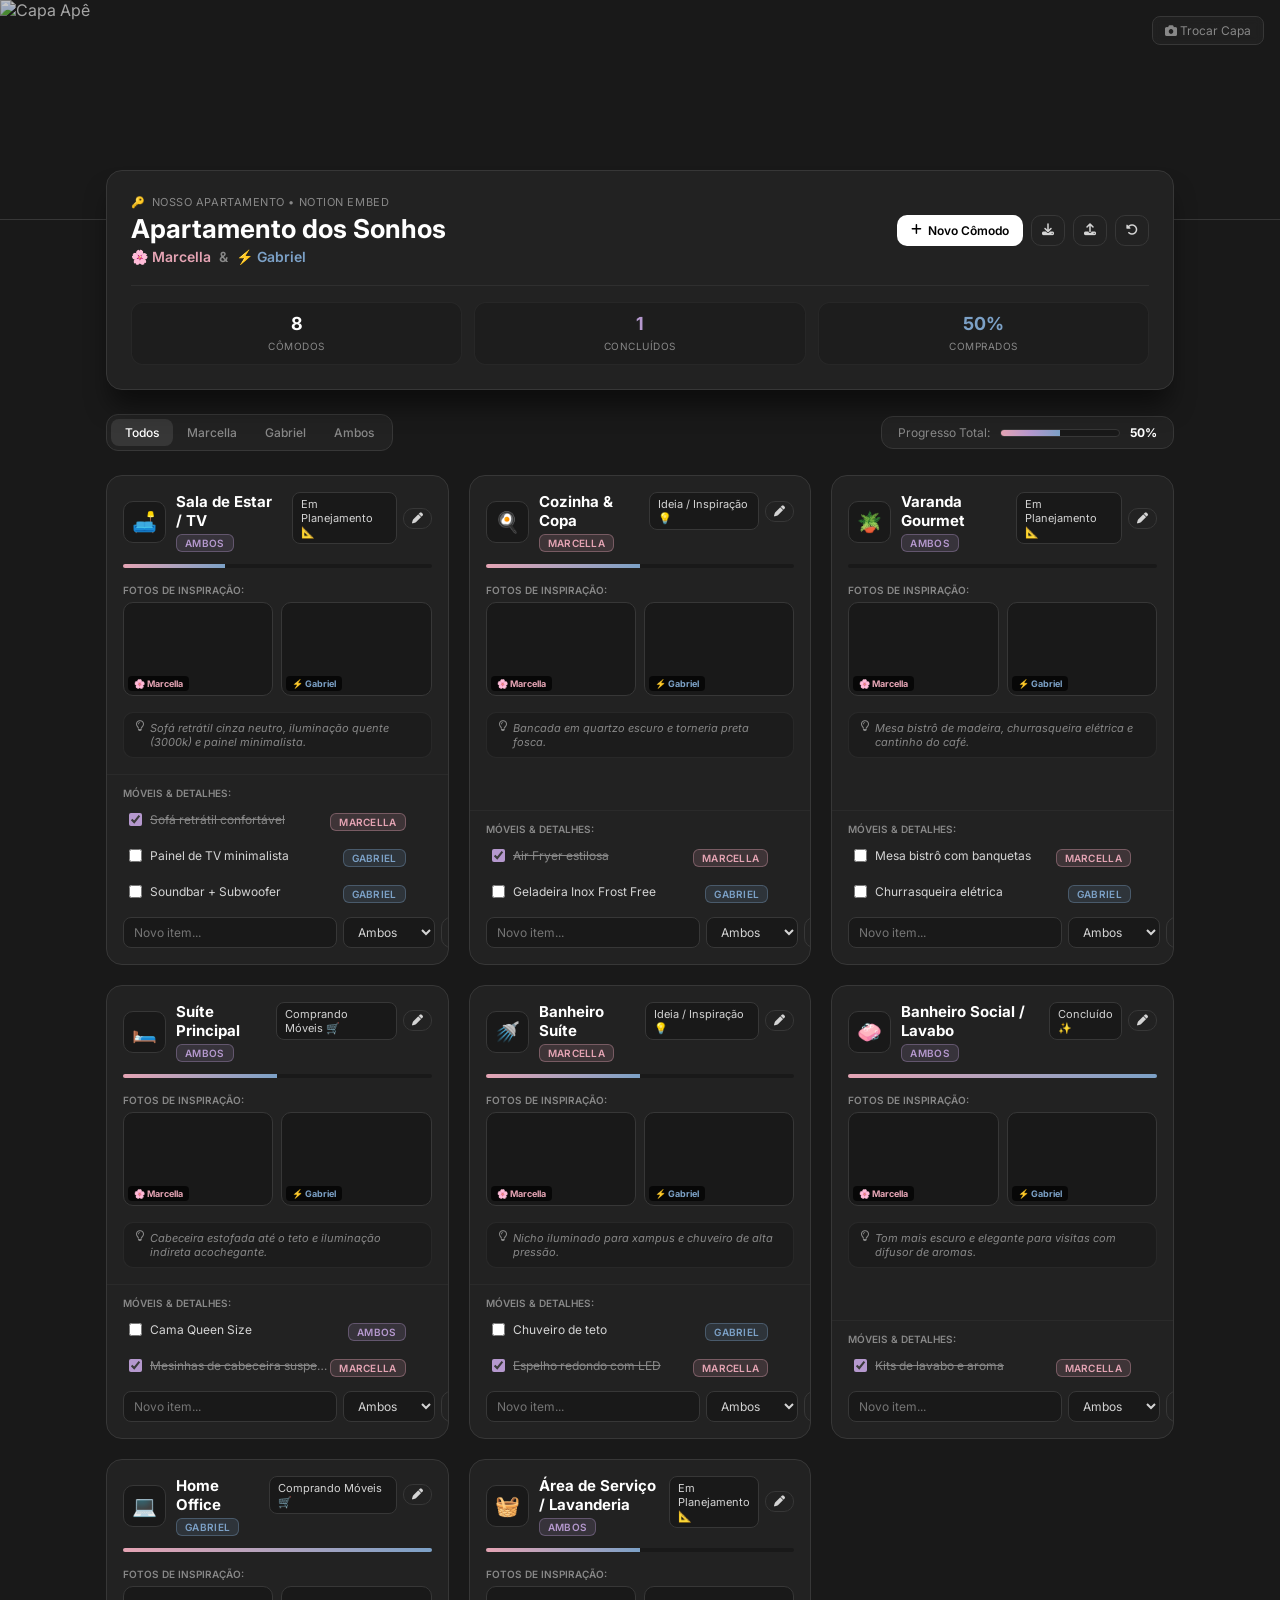
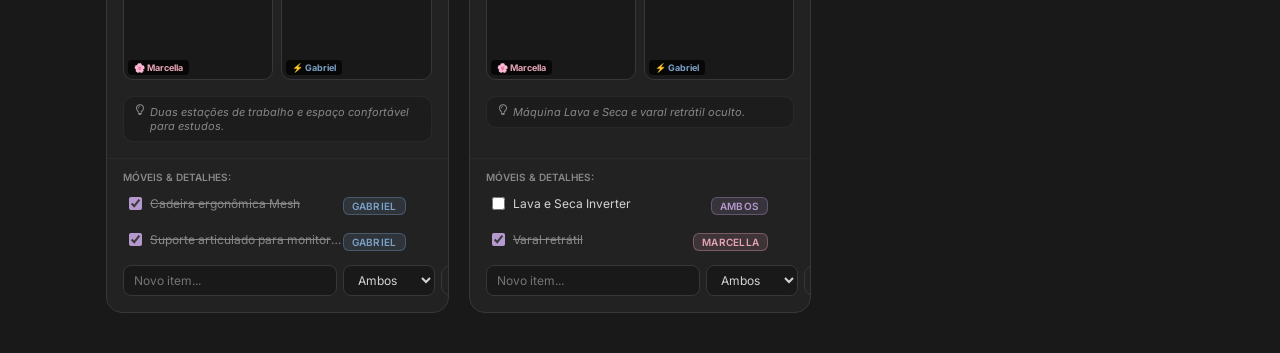
==== apartamento_dos_sonhos_html.html @ 60e6e382 "sim" ====
<!DOCTYPE html>
<html lang="pt-BR">
<head>
    <meta charset="UTF-8">
    <meta name="viewport" content="width=device-width, initial-scale=1.0">
    <title>Casa dos Sonhos • Marcella & Gabriel</title>
    
    <!-- Font Awesome Icons -->
    <link rel="stylesheet" href="https://cdnjs.cloudflare.com/ajax/libs/font-awesome/6.4.0/css/all.min.css">
    
    <!-- Google Fonts: Inter -->
    <link rel="preconnect" href="https://fonts.googleapis.com">
    <link rel="preconnect" href="https://fonts.gstatic.com" crossorigin>
    <link href="https://fonts.googleapis.com/css2?family=Inter:wght@300;400;500;600;700&display=swap" rel="stylesheet">

    <!-- Arquivo CSS Externo -->
    <link rel="stylesheet" href="estilo.css">
</head>
<body>

    <!-- Capa Principal -->
    <div class="cover-container">
        <img id="cover-img" src="https://images.unsplash.com/photo-1600585154340-be6161a56a0c?auto=format&fit=crop&w=1600&q=80" alt="Capa Apê" class="cover-image">
        <div class="cover-overlay"></div>
        <button onclick="changeCoverImage()" class="change-cover-btn">
            <i class="fa-solid fa-camera"></i> Trocar Capa
        </button>
    </div>

    <!-- Conteúdo Principal -->
    <main class="container">

        <!-- Header Card -->
        <header class="header-card">
            <div class="header-top">
                <div class="header-title-area">
                    <div class="header-subtitle">
                        <span>🔑</span> NOSSO APARTAMENTO • NOTION EMBED
                    </div>
                    <h1 class="header-title">Apartamento dos Sonhos</h1>
                    <div class="header-couple-names">
                        <span class="name-marcella">🌸 Marcella</span>
                        <span style="color: var(--text-muted);">&amp;</span>
                        <span class="name-gabriel">⚡ Gabriel</span>
                    </div>
                </div>

                <!-- Botões Globais de Ação -->
                <div class="action-bar">
                    <button onclick="openAddRoomModal()" class="btn btn-primary">
                        <i class="fa-solid fa-plus"></i> Novo Cômodo
                    </button>
                    <button onclick="exportData()" class="btn btn-secondary btn-icon-only" title="Exportar Backup JSON">
                        <i class="fa-solid fa-download"></i>
                    </button>
                    <button onclick="importDataPrompt()" class="btn btn-secondary btn-icon-only" title="Importar Backup JSON">
                        <i class="fa-solid fa-upload"></i>
                    </button>
                    <button onclick="resetToDefaults()" class="btn btn-secondary btn-icon-only" title="Restaurar Padrões">
                        <i class="fa-solid fa-rotate-left"></i>
                    </button>
                </div>
            </div>

            <!-- Métricas Principais -->
            <div class="stats-grid">
                <div class="stat-box">
                    <span id="stat-total-rooms" class="stat-number">0</span>
                    <span class="stat-label">Cômodos</span>
                </div>
                <div class="stat-box">
                    <span id="stat-completed-rooms" class="stat-number" style="color: var(--ambos-color);">0</span>
                    <span class="stat-label">Concluídos</span>
                </div>
                <div class="stat-box">
                    <span id="stat-items-progress" class="stat-number" style="color: var(--gabriel-color);">0%</span>
                    <span class="stat-label">Comprados</span>
                </div>
            </div>
        </header>

        <!-- Controles, Filtros e Barra de Progresso Global -->
        <section class="controls-bar">
            <div class="filter-group">
                <button onclick="setFilter('todos')" id="filter-todos" class="filter-btn active">Todos</button>
                <button onclick="setFilter('Marcella')" id="filter-marcella" class="filter-btn">Marcella</button>
                <button onclick="setFilter('Gabriel')" id="filter-gabriel" class="filter-btn">Gabriel</button>
                <button onclick="setFilter('Ambos')" id="filter-ambos" class="filter-btn">Ambos</button>
            </div>

            <div class="progress-pill">
                <span>Progresso Total:</span>
                <div class="progress-bar-bg">
                    <div id="overall-progress-bar" class="progress-bar-fill"></div>
                </div>
                <strong id="overall-progress-text" style="color: var(--white);">0%</strong>
            </div>
        </section>

        <!-- Grid Dinâmica de Cômodos -->
        <section id="rooms-grid" class="rooms-grid">
            <!-- Cards inseridos via JS -->
        </section>

    </main>

    <!-- Modal de Edição -->
    <div id="edit-modal" class="modal-overlay">
        <div class="modal-card">
            <div class="modal-header">
                <h3 class="modal-title"><i class="fa-solid fa-pen-to-square" style="color: var(--marcella-color);"></i> Editar Cômodo</h3>
                <button onclick="closeModal('edit-modal')" class="close-modal-btn"><i class="fa-solid fa-xmark"></i></button>
            </div>

            <form id="edit-room-form" onsubmit="saveRoomChanges(event)">
                <input type="hidden" id="edit-room-id">
                
                <div class="form-group">
                    <label class="form-label">Nome do Cômodo</label>
                    <input type="text" id="edit-room-title" required class="form-input" style="width: 100%;">
                </div>

                <div class="form-row-2 form-group">
                    <div>
                        <label class="form-label">Responsável</label>
                        <select id="edit-room-owner" class="form-select" style="width: 100%;">
                            <option value="Ambos">Ambos 💜</option>
                            <option value="Marcella">Marcella 🌸</option>
                            <option value="Gabriel">Gabriel ⚡</option>
                        </select>
                    </div>
                    <div>
                        <label class="form-label">Status</label>
                        <select id="edit-room-status" class="form-select" style="width: 100%;">
                            <option value="Ideia / Inspiração 💡">Ideia / Inspiração 💡</option>
                            <option value="Em Planejamento 📐">Em Planejamento 📐</option>
                            <option value="Comprando Móveis 🛒">Comprando Móveis 🛒</option>
                            <option value="Concluído ✨">Concluído ✨</option>
                        </select>
                    </div>
                </div>

                <div class="form-group">
                    <label class="form-label" style="color: var(--marcella-color);">Foto Inspiração Marcella (URL)</label>
                    <input type="url" id="edit-photo-marcella" placeholder="https://..." class="form-input" style="width: 100%;">
                </div>

                <div class="form-group">
                    <label class="form-label" style="color: var(--gabriel-color);">Foto Inspiração Gabriel (URL)</label>
                    <input type="url" id="edit-photo-gabriel" placeholder="https://..." class="form-input" style="width: 100%;">
                </div>

                <div class="form-group">
                    <label class="form-label">Anotações e Estilo</label>
                    <textarea id="edit-room-notes" rows="3" class="form-textarea" placeholder="Paleta de cores, estilo..."></textarea>
                </div>

                <div class="modal-actions">
                    <button type="button" onclick="deleteCurrentRoom()" class="btn btn-secondary" style="color: #ef4444; border-color: rgba(239,68,68,0.3);">
                        <i class="fa-solid fa-trash"></i> Excluir Cômodo
                    </button>
                    <div style="display: flex; gap: 8px;">
                        <button type="button" onclick="closeModal('edit-modal')" class="btn btn-secondary">Cancelar</button>
                        <button type="submit" class="btn btn-primary">Salvar</button>
                    </div>
                </div>
            </form>
        </div>
    </div>

    <!-- Modal de Criação -->
    <div id="add-modal" class="modal-overlay">
        <div class="modal-card">
            <div class="modal-header">
                <h3 class="modal-title"><i class="fa-solid fa-plus" style="color: var(--gabriel-color);"></i> Adicionar Cômodo</h3>
                <button onclick="closeModal('add-modal')" class="close-modal-btn"><i class="fa-solid fa-xmark"></i></button>
            </div>

            <form onsubmit="createNewRoom(event)">
                <div class="form-group">
                    <label class="form-label">Nome do Cômodo</label>
                    <input type="text" id="add-room-title" placeholder="Ex: Closet, Ateliê..." required class="form-input" style="width: 100%;">
                </div>

                <div class="form-row-2 form-group">
                    <div>
                        <label class="form-label">Emoji / Ícone</label>
                        <input type="text" id="add-room-icon" value="🏠" class="form-input" style="width: 100%;">
                    </div>
                    <div>
                        <label class="form-label">Responsável</label>
                        <select id="add-room-owner" class="form-select" style="width: 100%;">
                            <option value="Ambos">Ambos 💜</option>
                            <option value="Marcella">Marcella 🌸</option>
                            <option value="Gabriel">Gabriel ⚡</option>
                        </select>
                    </div>
                </div>

                <div class="modal-actions" style="justify-content: flex-end; gap: 8px;">
                    <button type="button" onclick="closeModal('add-modal')" class="btn btn-secondary">Cancelar</button>
                    <button type="submit" class="btn btn-primary">Criar Cômodo</button>
                </div>
            </form>
        </div>
    </div>

    <!-- Modal Lightbox (Zoom nas Fotos) -->
    <div id="lightbox-modal" class="modal-overlay" onclick="closeModal('lightbox-modal')">
        <div style="display: flex; flex-direction: column; align-items: center;">
            <img id="lightbox-img" src="" alt="Ampliada" class="lightbox-img">
            <p id="lightbox-caption" class="lightbox-caption"></p>
        </div>
    </div>

    <!-- Arquivo JS Externo -->
    <script src="script.js"></script>
</body>
</html>
---- estilo.css ----
:root { --bg-notion: #191919; --card-notion: #222222; --card-hover: #2a2a2a; --border-notion: #373737; --text-notion: #D4D4D4; --text-muted: #888888; --white: #FFFFFF;
/* Cores de Identidade do Casal */
--marcella-color: #e5a4b4;
--marcella-bg: rgba(229, 164, 180, 0.15);
--marcella-border: rgba(229, 164, 180, 0.35);

--gabriel-color: #7ca1c7;
--gabriel-bg: rgba(124, 161, 199, 0.15);
--gabriel-border: rgba(124, 161, 199, 0.35);

--ambos-color: #b598ce;
--ambos-bg: rgba(181, 152, 206, 0.15);
--ambos-border: rgba(181, 152, 206, 0.35);
}

* { box-sizing: border-box; margin: 0; padding: 0; font-family: 'Inter', -apple-system, BlinkMacSystemFont, sans-serif; }
body { background-color: var(--bg-notion); color: var(--text-notion); min-height: 100vh; padding-bottom: 40px; overflow-x: hidden; -webkit-font-smoothing: antialiased; }
/* Scrollbar Personalizada */ ::-webkit-scrollbar { width: 6px; height: 6px; } ::-webkit-scrollbar-track { background: var(--bg-notion); } ::-webkit-scrollbar-thumb { background: var(--border-notion); border-radius: 4px; }
/* Container Principal */ .container { max-width: 1100px; margin: 0 auto; padding: 0 16px; }
/* Capa do Apartamento */ .cover-container { position: relative; width: 100%; height: 220px; overflow: hidden; border-bottom: 1px solid var(--border-notion); }
.cover-image { width: 100%; height: 100%; object-fit: cover; opacity: 0.75; }
.cover-overlay { position: absolute; inset: 0; background: linear-gradient(to top, var(--bg-notion) 0%, transparent 80%); }
.change-cover-btn { position: absolute; top: 16px; right: 16px; background: rgba(34, 34, 34, 0.8); color: var(--text-muted); border: 1px solid var(--border-notion); padding: 6px 12px; border-radius: 8px; font-size: 12px; cursor: pointer; backdrop-filter: blur(4px); transition: all 0.2s ease; }
.change-cover-btn:hover { color: var(--white); background: var(--card-hover); }
/* Header Principal */ .header-card { background-color: var(--card-notion); border: 1px solid var(--border-notion); border-radius: 16px; padding: 24px; margin-top: -50px; position: relative; z-index: 10; box-shadow: 0 20px 25px -5px rgba(0, 0, 0, 0.5); }
.header-top { display: flex; flex-wrap: wrap; justify-content: space-between; align-items: center; gap: 16px; }
.header-title-area { display: flex; flex-direction: column; gap: 4px; }
.header-subtitle { font-size: 11px; text-transform: uppercase; letter-spacing: 0.05em; color: var(--text-muted); display: flex; align-items: center; gap: 6px; }
.header-title { font-size: 26px; font-weight: 700; color: var(--white); }
.header-couple-names { display: flex; align-items: center; gap: 8px; font-size: 14px; font-weight: 600; }
.name-marcella { color: var(--marcella-color); } .name-gabriel { color: var(--gabriel-color); }
/* Barra de Ações Globais */ .action-bar { display: flex; gap: 8px; flex-wrap: wrap; }
.btn { padding: 8px 14px; border-radius: 10px; font-size: 12px; font-weight: 600; cursor: pointer; border: none; display: inline-flex; align-items: center; gap: 6px; transition: all 0.2s ease; }
.btn-primary { background-color: var(--white); color: #000000; }
.btn-primary:hover { background-color: #e2e2e2; }
.btn-secondary { background-color: var(--card-notion); color: var(--text-notion); border: 1px solid var(--border-notion); }
.btn-secondary:hover { background-color: var(--card-hover); color: var(--white); }
.btn-icon-only { padding: 8px 10px; }
/* Cards de Estatísticas */ .stats-grid { display: grid; grid-template-columns: repeat(3, 1fr); gap: 12px; margin-top: 20px; padding-top: 16px; border-top: 1px solid rgba(55, 55, 55, 0.6); }
.stat-box { background: rgba(25, 25, 25, 0.5); border: 1px solid rgba(55, 55, 55, 0.4); border-radius: 12px; padding: 10px; text-align: center; }
.stat-number { font-size: 18px; font-weight: 700; color: var(--white); display: block; }
.stat-label { font-size: 10px; text-transform: uppercase; color: var(--text-muted); letter-spacing: 0.05em; }
/* Controles de Filtros e Progresso Geral */ .controls-bar { display: flex; flex-wrap: wrap; justify-content: space-between; align-items: center; gap: 12px; margin: 24px 0; }
.filter-group { display: flex; background: var(--card-notion); padding: 4px; border-radius: 12px; border: 1px solid var(--border-notion); }
.filter-btn { background: transparent; border: none; color: var(--text-muted); padding: 6px 14px; border-radius: 8px; font-size: 12px; font-weight: 500; cursor: pointer; transition: all 0.2s ease; }
.filter-btn.active { background-color: var(--border-notion); color: var(--white); }
.progress-pill { background: var(--card-notion); border: 1px solid var(--border-notion); padding: 8px 16px; border-radius: 12px; display: flex; align-items: center; gap: 10px; font-size: 12px; color: var(--text-muted); }
.progress-bar-bg { width: 120px; height: 8px; background: var(--bg-notion); border-radius: 4px; overflow: hidden; border: 1px solid var(--border-notion); }
.progress-bar-fill { height: 100%; width: 0%; background: linear-gradient(90deg, var(--marcella-color), var(--ambos-color), var(--gabriel-color)); transition: width 0.4s ease; }
/* Grid dos Cômodos */ .rooms-grid { display: grid; grid-template-columns: repeat(auto-fill, minmax(320px, 1fr)); gap: 20px; }
.room-card { background-color: var(--card-notion); border: 1px solid var(--border-notion); border-radius: 16px; overflow: hidden; display: flex; flex-direction: column; justify-content: space-between; transition: transform 0.2s ease, border-color 0.2s ease; }
.room-card:hover { border-color: rgba(255, 255, 255, 0.2); transform: translateY(-2px); }
.room-card-header { padding: 16px 16px 8px 16px; }
.room-card-title-row { display: flex; justify-content: space-between; align-items: flex-start; gap: 10px; }
.room-icon-title { display: flex; align-items: center; gap: 10px; }
.room-icon { font-size: 20px; background: var(--bg-notion); padding: 8px; border-radius: 10px; border: 1px solid var(--border-notion); display: flex; align-items: center; justify-content: center; }
.room-title-text { font-size: 15px; font-weight: 700; color: var(--white); }
/* Badges de Responsáveis */ .badge { font-size: 10px; font-weight: 600; padding: 2px 8px; border-radius: 6px; text-transform: uppercase; letter-spacing: 0.03em; display: inline-block; margin-top: 4px; }
.badge-marcella { background-color: var(--marcella-bg); color: var(--marcella-color); border: 1px solid var(--marcella-border); }
.badge-gabriel { background-color: var(--gabriel-bg); color: var(--gabriel-color); border: 1px solid var(--gabriel-border); }
.badge-ambos { background-color: var(--ambos-bg); color: var(--ambos-color); border: 1px solid var(--ambos-border); }
.status-badge { font-size: 11px; padding: 4px 8px; border-radius: 8px; background-color: var(--bg-notion); border: 1px solid var(--border-notion); color: var(--text-notion); }
.room-progress-bar { height: 4px; background: var(--bg-notion); border-radius: 2px; margin-top: 12px; overflow: hidden; }
.room-progress-fill { height: 100%; background: linear-gradient(90deg, var(--marcella-color), var(--gabriel-color)); transition: width 0.3s ease; }
/* Fotos Comparativas */ .photos-comparison { padding: 8px 16px; }
.photos-label { font-size: 10px; text-transform: uppercase; color: var(--text-muted); margin-bottom: 6px; font-weight: 600; }
.photos-grid { display: grid; grid-template-columns: 1fr 1fr; gap: 8px; }
.photo-box { position: relative; aspect-ratio: 16/10; border-radius: 10px; overflow: hidden; background: var(--bg-notion); border: 1px solid var(--border-notion); cursor: pointer; }
.photo-box img { width: 100%; height: 100%; object-fit: cover; transition: transform 0.3s ease; }
.photo-box:hover img { transform: scale(1.05); }
.photo-owner-tag { position: absolute; bottom: 4px; left: 4px; font-size: 9px; font-weight: 700; padding: 2px 6px; border-radius: 4px; background: rgba(0, 0, 0, 0.7); backdrop-filter: blur(2px); }
/* Anotações */ .room-notes { padding: 8px 16px; }
.notes-box { background: rgba(25, 25, 25, 0.6); border: 1px solid rgba(55, 55, 55, 0.5); padding: 8px 12px; border-radius: 10px; font-size: 11px; color: var(--text-muted); font-style: italic; display: flex; gap: 6px; align-items: flex-start; }
/* Checklist */ .checklist-section { padding: 12px 16px 16px 16px; border-top: 1px solid rgba(55, 55, 55, 0.4); margin-top: 8px; }
.items-list { display: flex; flex-direction: column; gap: 6px; max-height: 140px; overflow-y: auto; margin-bottom: 10px; padding-right: 4px; }
.item-row { display: flex; align-items: center; justify-content: space-between; font-size: 12px; padding: 4px 6px; border-radius: 6px; transition: background 0.15s ease; }
.item-row:hover { background: var(--bg-notion); }
.item-left { display: flex; align-items: center; gap: 8px; flex: 1; min-width: 0; }
.item-text { white-space: nowrap; overflow: hidden; text-overflow: ellipsis; }
.item-text.completed { text-decoration: line-through; color: var(--text-muted); }
.item-actions { display: flex; align-items: center; gap: 6px; }
.delete-item-btn { background: transparent; border: none; color: var(--text-muted); cursor: pointer; opacity: 0; transition: opacity 0.2s ease, color 0.2s ease; }
.item-row:hover .delete-item-btn { opacity: 1; }
.delete-item-btn:hover { color: #ef4444; }
/* Formulário Rápido de Adição */ .add-item-form { display: flex; gap: 6px; }
.form-input, .form-select { background: var(--bg-notion); border: 1px solid var(--border-notion); color: var(--text-notion); border-radius: 8px; padding: 6px 10px; font-size: 12px; outline: none; }
.form-input:focus, .form-select:focus { border-color: var(--white); }
.add-item-input { flex: 1; }
/* Estilos de Modais */ .modal-overlay { position: fixed; inset: 0; background: rgba(0, 0, 0, 0.85); backdrop-filter: blur(4px); z-index: 100; display: flex; align-items: center; justify-content: center; padding: 16px; opacity: 0; pointer-events: none; transition: opacity 0.2s ease; }
.modal-overlay.active { opacity: 1; pointer-events: auto; }
.modal-card { background: var(--card-notion); border: 1px solid var(--border-notion); border-radius: 16px; width: 100%; max-width: 480px; padding: 24px; position: relative; box-shadow: 0 25px 50px -12px rgba(0, 0, 0, 0.7); max-height: 90vh; overflow-y: auto; }
.modal-header { display: flex; justify-content: space-between; align-items: center; margin-bottom: 16px; }
.modal-title { font-size: 16px; font-weight: 700; color: var(--white); }
.close-modal-btn { background: transparent; border: none; color: var(--text-muted); font-size: 16px; cursor: pointer; }
.close-modal-btn:hover { color: var(--white); }
.form-group { margin-bottom: 14px; }
.form-label { display: block; font-size: 11px; text-transform: uppercase; color: var(--text-muted); margin-bottom: 4px; font-weight: 600; }
.form-textarea { width: 100%; background: var(--bg-notion); border: 1px solid var(--border-notion); color: var(--text-notion); border-radius: 8px; padding: 8px; font-size: 12px; resize: vertical; outline: none; }
.form-row-2 { display: grid; grid-template-columns: 1fr 1fr; gap: 10px; }
.modal-actions { display: flex; justify-content: space-between; align-items: center; margin-top: 20px; padding-top: 14px; border-top: 1px solid var(--border-notion); }
/* Lightbox Image View */ .lightbox-img { max-width: 90vw; max-height: 80vh; border-radius: 12px; border: 1px solid var(--border-notion); object-fit: contain; }
.lightbox-caption { margin-top: 12px; color: var(--text-notion); font-size: 13px; text-align: center; }
/* Responsividade */ @media (max-width: 640px) { .header-top { flex-direction: column; align-items: flex-start; } .controls-bar { flex-direction: column; align-items: stretch; } .progress-pill { justify-content: space-between; } .progress-bar-bg { width: 100px; } }
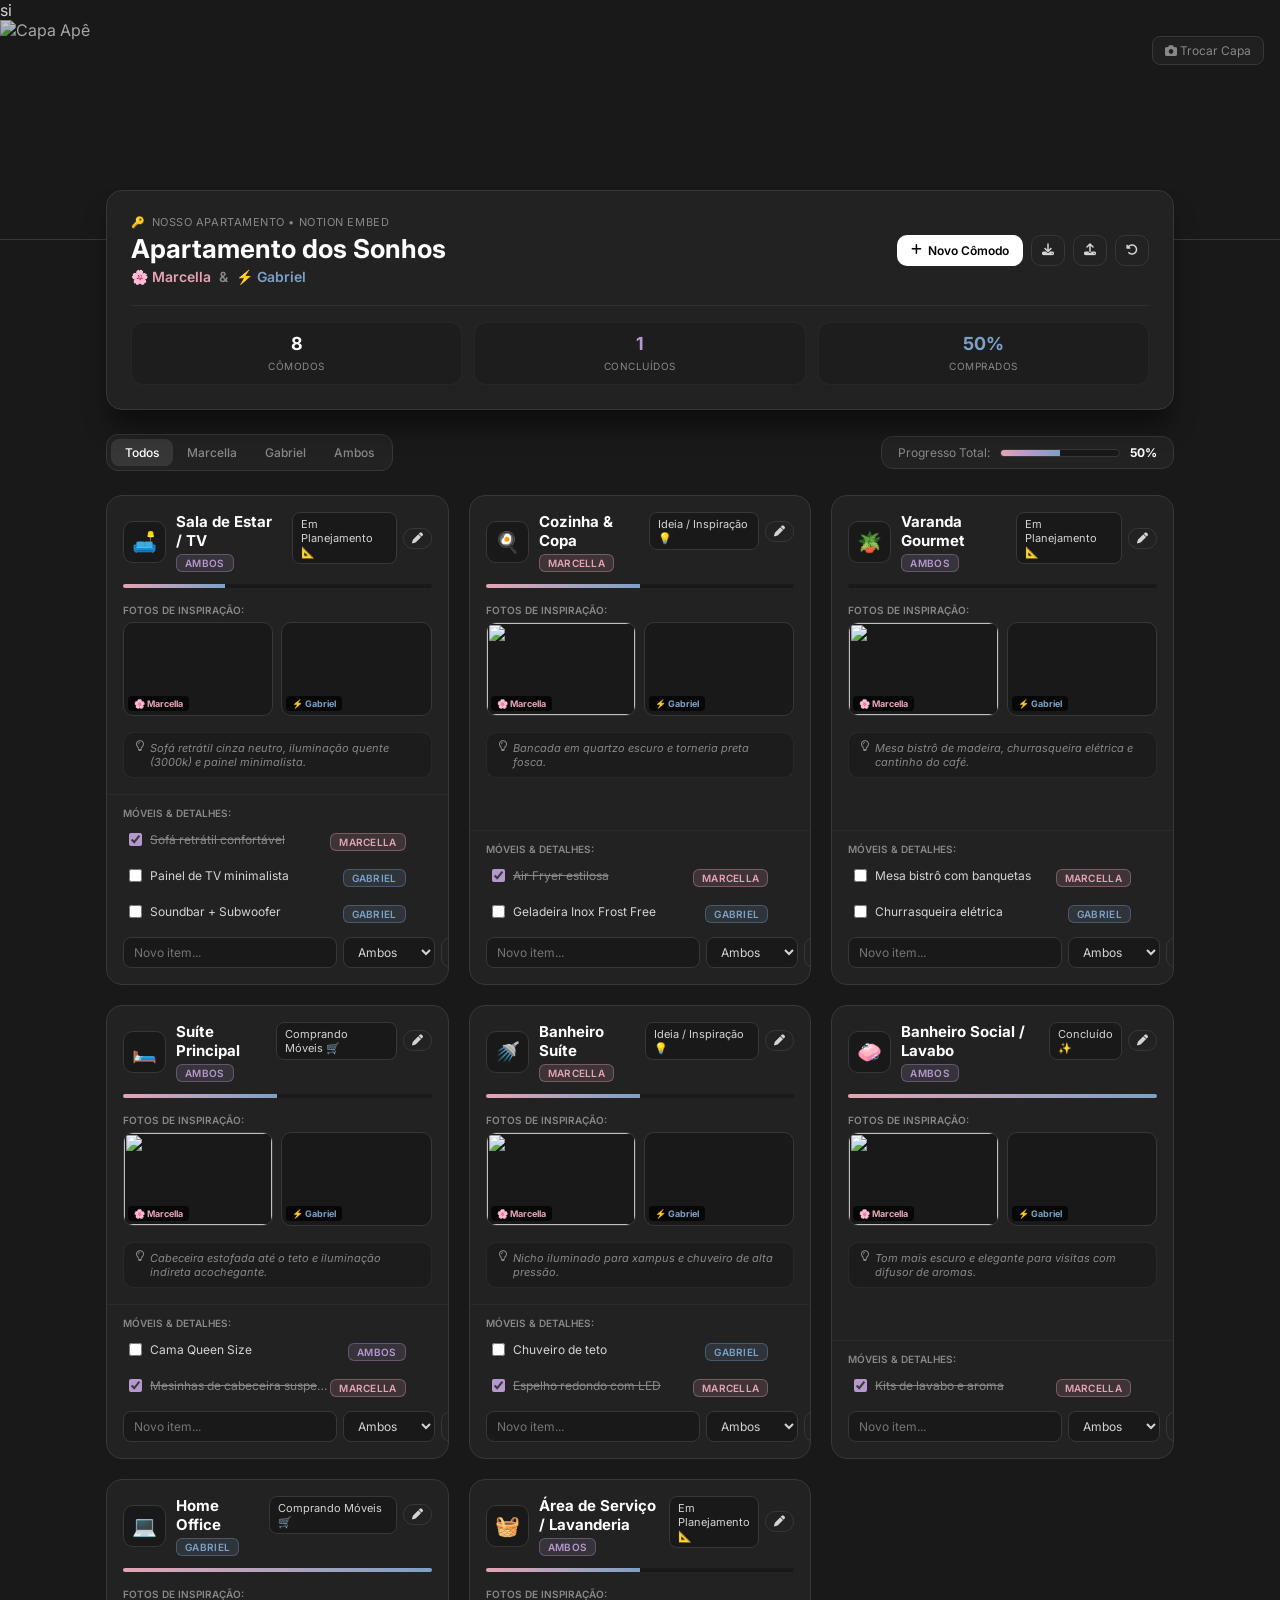
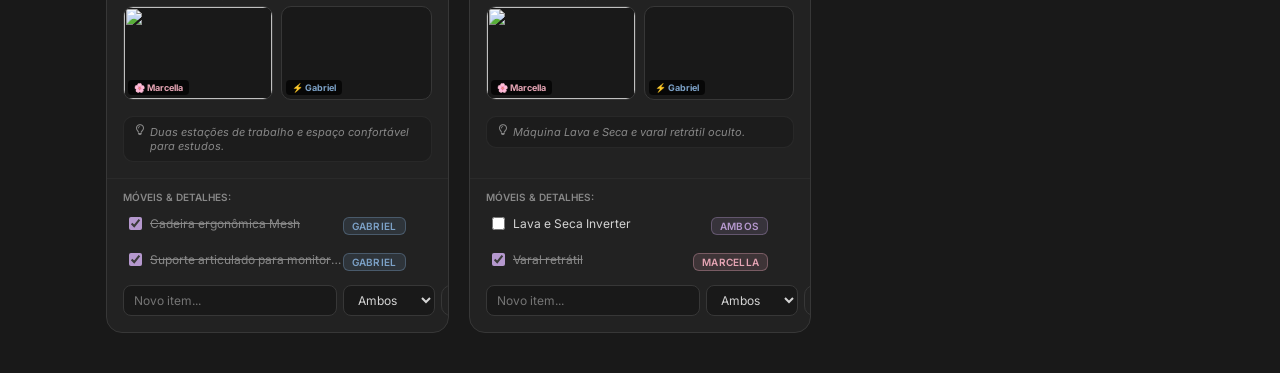
==== commit f294f60b: "sim 2" ====
--- a/apartamento_dos_sonhos_html.html
+++ b/apartamento_dos_sonhos_html.html
@@ -17,7 +17,7 @@
     <link rel="stylesheet" href="estilo.css">
 </head>
 <body>
-
+si
     <!-- Capa Principal -->
     <div class="cover-container">
         <img id="cover-img" src="https://images.unsplash.com/photo-1600585154340-be6161a56a0c?auto=format&fit=crop&w=1600&q=80" alt="Capa Apê" class="cover-image">
